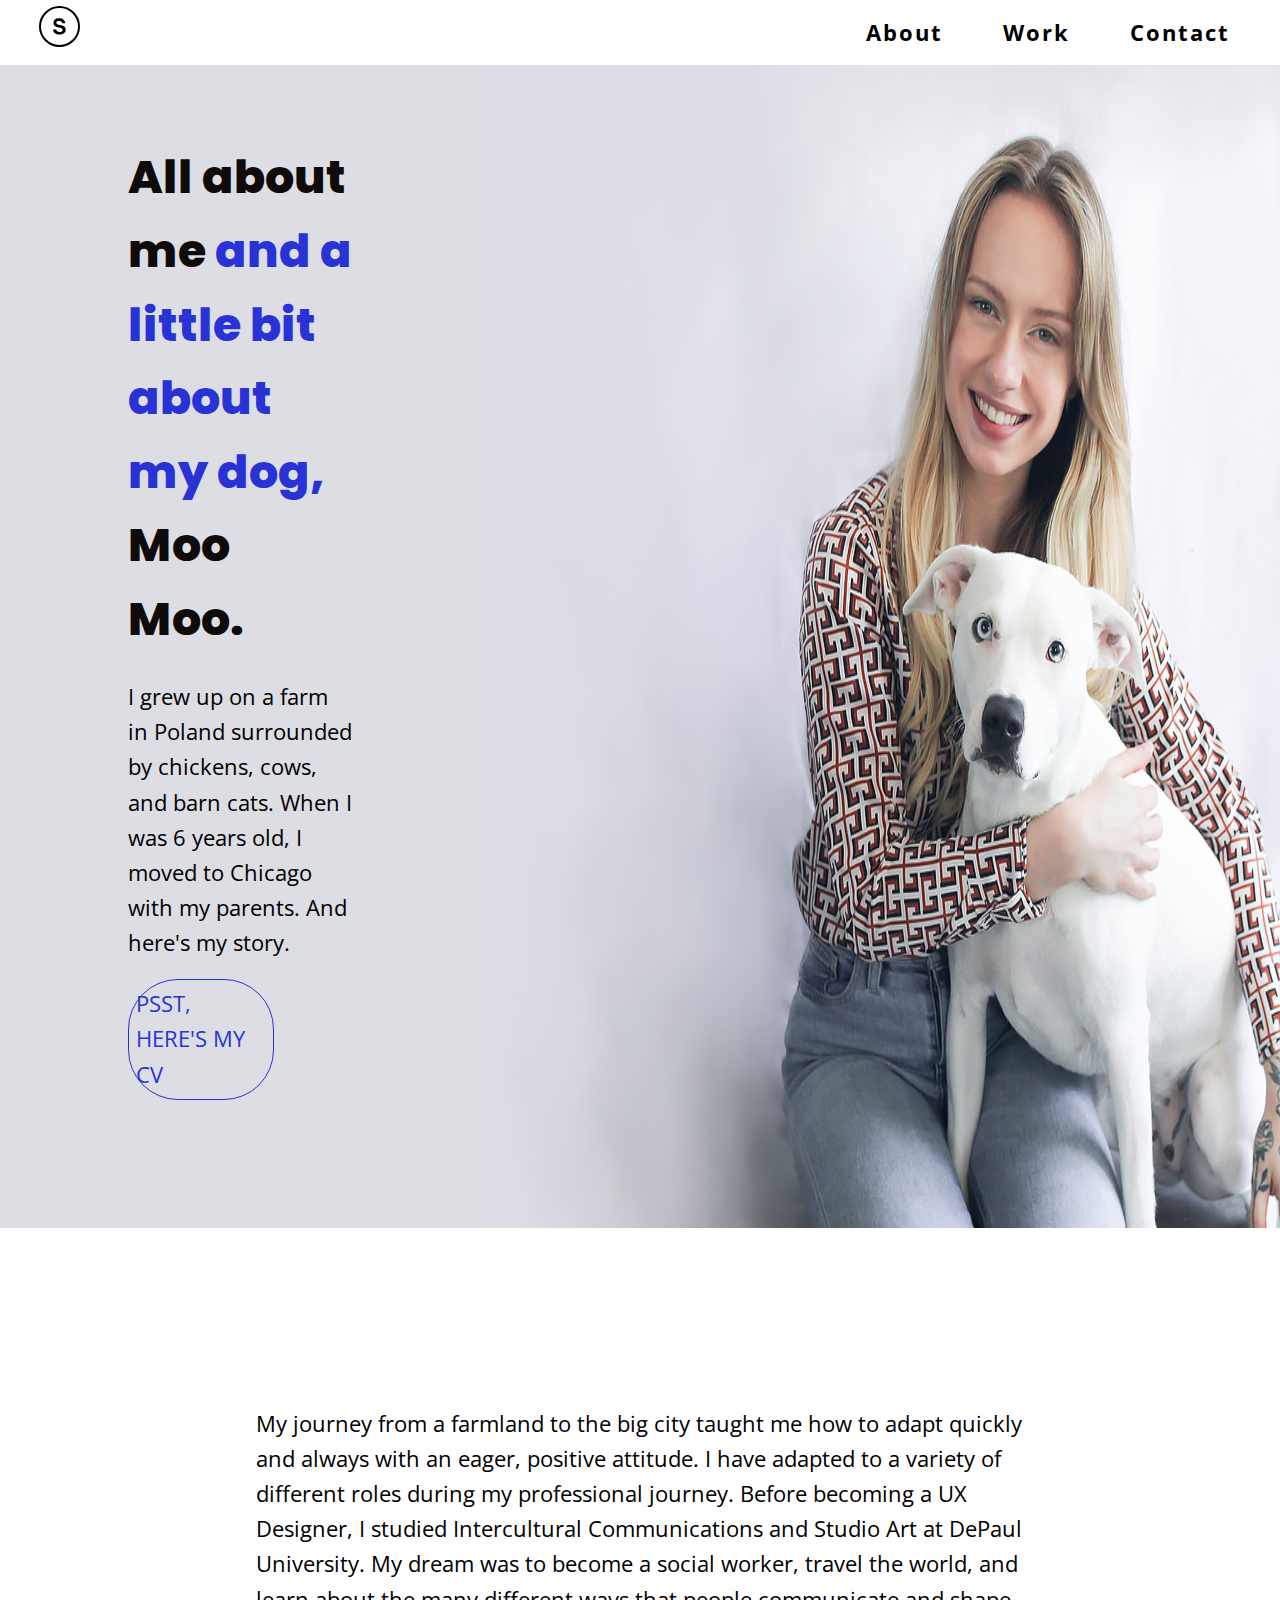
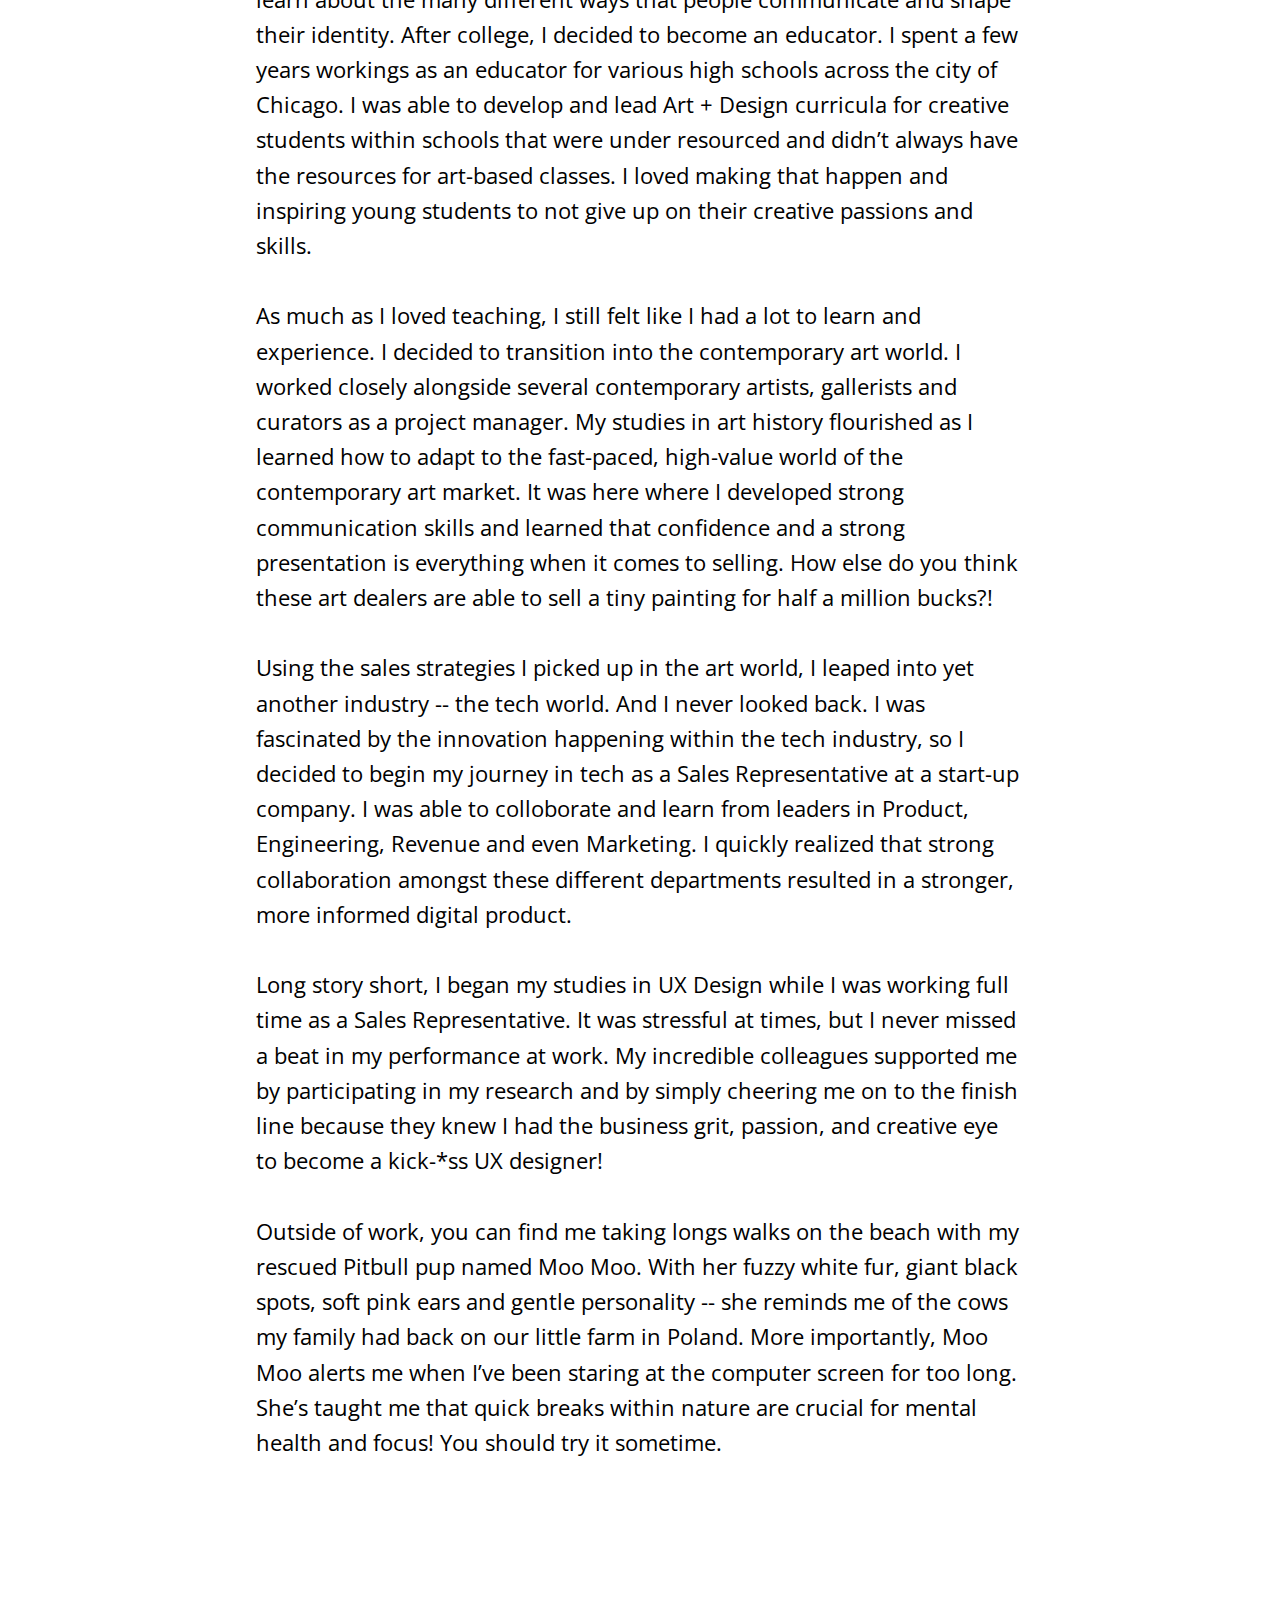
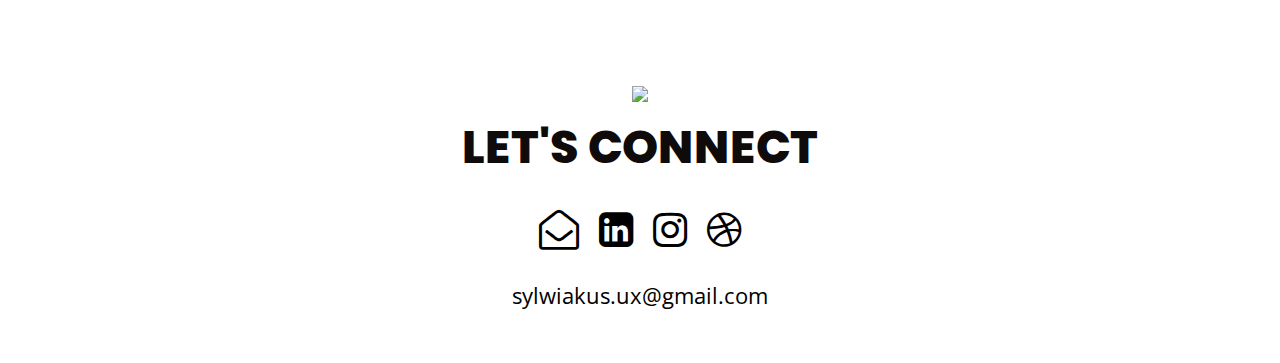
==== about.html @ 6a683c60 "Commit Portfolio" ====
<!DOCTYPE html>
<html>
  <head>
    <meta charset="utf-8">
    <meta name="viewport" content="width=device-width, initial-scale=1.0">
    <title>Sylwia Kusiak | UX Design Portfolio | About Me </title>
    <link rel="stylesheet" href="AboutMe/reset.css">
    <link rel="stylesheet" href="AboutMe/about_style.css">
    <link href="https://fonts.googleapis.com/css2?family=Open+Sans:wght@400;600;700&family=Poppins:wght@700;800&display=swap" rel="stylesheet">
    <link rel="stylesheet" href="https://cdnjs.cloudflare.com/ajax/libs/font-awesome/4.7.0/css/font-awesome.min.css">
    <script src=
    "https://ajax.googleapis.com/ajax/libs/jquery/3.3.1/jquery.min.js">
        </script>

        <!-- jQuery code to scroll to footer -->
        <script>
            $(document).ready(function() {
                $("contact").click(function() {
                    $(document).scrollTop($(document).height());
                });
            });
        </script>

</head>
    <body>
    <header>
      <nav class="fixed-nav-bar">
        <a href="Index.html"><img src="Images/logo.svg" class="sylwia_logo"></a>
      <div class="menu">
         <ul>
          <li></li>
          <li><a href="#link" class="menu__item">About</a></li>
          <li><a href="Index.html#my_work" class="menu__item">Work</a></li>
          <li><a href="#contact" class="menu__contact"><contact>Contact</contact></a></li>
        </ul>
      </div>
      </nav>
  </header>

    <!-- Introduction -->

    <section class="intro">
    <div class="main_content">
      <h1 class="intro_title">All about me <span class="blue">and a little bit about my dog,</span> Moo Moo.</h1>
      <p class="subtitle"> I grew up on a farm in Poland surrounded by chickens, cows, and barn cats. When I was 6 years old, I moved to Chicago with my parents. And here's my story.</p>
      <a target="_blank" rel="noopener noreferrer" href="Images/Updated Resume.pdf" class="view_all_button" id="buttonlink">PSST, HERE'S MY CV</a>
    </div>
      <img src="Images/Moo_Moo.png" class="header-img">
</section>



    <!-- About Me: Full Bio -->

<section class="sylwia_bio_page">
  <p class="bio_text">
My journey from a farmland to the big city taught me how to adapt quickly and always with an eager, positive attitude. I have adapted to a variety of different roles during my professional journey.

Before becoming a UX Designer, I studied Intercultural Communications and Studio Art at DePaul University. My dream was to become a social worker, travel the world, and learn about the many different ways that people communicate and shape their identity. After college, I decided to become an educator. I spent a few years workings as an educator for various high schools across the city of Chicago. I was able to develop and lead Art + Design curricula for creative students within schools that were under resourced and didn’t always have the resources for art-based classes. I loved making that happen and inspiring young students to not give up on their creative passions and skills.<br><br>

As much as I loved teaching, I still felt like I had a lot to learn and experience. I decided to transition into the contemporary art world. I worked closely alongside several contemporary artists, gallerists and curators as a project manager. My studies in art history flourished as I learned how to adapt to the fast-paced, high-value world of the contemporary art market. It was here where I developed strong communication skills and learned that confidence and a strong presentation is everything when it comes to selling. How else do you think these art dealers are able to sell a tiny painting for half a million bucks?!<br><br>

Using the sales strategies I picked up in the art world, I leaped into yet another industry -- the tech world. And I never looked back. I was fascinated by the innovation happening within the tech industry, so I decided to begin my journey in tech as a Sales Representative at a start-up company. I was able to colloborate and learn from leaders in Product, Engineering, Revenue and even Marketing. I quickly realized that strong collaboration amongst these different departments resulted in a stronger, more informed digital product.<br><br>

Long story short, I began my studies in UX Design while I was working full time as a Sales Representative. It was stressful at times, but I never missed a beat in my performance at work. My incredible colleagues supported me by participating in my research and by simply cheering me on to the finish line because they knew I had the business grit, passion, and creative eye to become a kick-*ss UX designer!<br><br>

Outside of work, you can find me taking longs walks on the beach with my rescued Pitbull pup named Moo Moo. With her fuzzy white fur, giant black spots, soft pink ears and gentle personality -- she reminds me of the cows my family had back on our little farm in Poland.  More importantly, Moo Moo alerts me when I’ve been staring at the computer screen for too long. She’s taught me that quick breaks within nature are crucial for mental health and focus! You should try it sometime. </p>
</section>

<footer>
  <div class="footer_container">
  <img src="https://cliply.co/wp-content/uploads/2019/06/391906110_WAVING_HAND_400px.gif" class="hand">
  <h1 class="connect">LET'S CONNECT</h1>
  <ul>
  <li><a href="mailto:sylwiakus.ux@gmail.com"><i class="fa fa-envelope-open-o" aria-hidden="true" style="font-size:40px;"></i></a></li>
  <li><a href="https://www.linkedin.com/in/sylwiakusiakux/"><i class="fa fa-linkedin-square" aria-hidden="true" style="font-size:40px;"></i></a></li>
  <li><a href="https://www.instagram.com/sylwia.ux/"><i class="fa fa-instagram" aria-hidden="true" style="font-size:40px;"></i></a></li>
  <li><a href="https://dribbble.com/sylwia-kusiak"><i class="fa fa-dribbble" aria-hidden="true" style="font-size:40px;"></i></a></li>
  </ul>
  <p class="email">sylwiakus.ux@gmail.com</p>
</div>
</footer>
</body>
</html>
---- AboutMe/about_style.css ----
*,
*::before,
*::after {
  box-sizing: border-box;
}

:root {
  --ff-primary: 'Open Sans', sans-serif;
  --ff-secondary: 'Poppins', sans-serif;

  --fw-reg: 400;
  --fw-med: 600;
  --fw-semibold: 700;
  --fw-bold: 800;

  --fs-h1: 32px;
  --fs-h2: 24px;
  --fs-h3: 22px;
  --fs-body: 18px;
}

@media (min-width: 900px) {
  :root {
    --fs-h1: 46px;
    --fs-h2: 30px;
    --fs-h3: 26px;
    --fs-body: 22px;
  }
}

html {
  scroll-behavior: smooth;
  min-height: 100vh;
}

img {
    height: auto;
    max-width: 100%;
}

body {
  margin: 0 auto;
  position: relative;
  width: 100%;
  font-family: var(--ff-primary);
  font-size: var(--fs-body);
  line-height: 1.6em;
  margin-bottom: 50px;
}

/* Typography */

h1 {
  font-family: var(--ff-secondary);
  font-weight: var(--fw-bold);
  font-size: var(--fs-h1);
  line-height: 1.6em;
  color: #0F0B0A;
}

.orange {
  color: #FE9C0A;
}

h2 {
  font-family: var(--ff-secondary);
  font-size: var(--fs-h2);
  font-weight: var(--fw-med);
}

h3 {
  font-family: var(--ff-secondary);
  font-size: var(--fs-h3);
}

a:link , a:visited {
  text-decoration: none;
  color: #000000;
}

p a:hover {
  border-bottom: 4px solid;
  border-bottom-color: #2933D5;
  transition: .18s;
}

strong {
  color: #2933D5;
  font-weight: 800;
}

.blue {
  color: #2933D5;
}

/* Navigation Bar */

.sylwia_logo {
  margin: auto;
  position: fixed;
  display: inline-block;
  float: left;
  padding-left: 2%;
}

.fixed-nav-bar {
  position: fixed;
  top: 0;
  left: 0;
  z-index: 9999;
  width: 100%;
  background-color: #ffffff;
}

.menu {
  display: grid;
  justify-content: flex-end;
  width: 100%;
  margin: 0 auto;
}

.logo {
  display: flex;
  justify-content: flex-start;
}

header li {
  margin: auto;
  padding: 15px 30px 15px;
}

header ul {
  display: flex;
  margin: 0 auto;
  padding-right: 20px;
  width: 100%;
}

.menu__item {
  text-decoration: none;
  font-size: var(--fs-body);
  font-weight: 700;
  letter-spacing: .09em;
  transition:.8s;
}

.menu__item:hover {
  border-bottom: 4px solid;
  border-bottom-color: #2933D5;
  transition: .18s;
}

.menu__item:visited {
  color: #02005F;
}

.menu__contact {
  text-decoration: none;
  font-size: var(--fs-body);
  font-weight: 700;
  letter-spacing: .09em;
  transition:.8s;
}
.menu__contact:hover {
  border-color: transparent;
  padding: 7px;
  color: white;
  background: linear-gradient(270deg,#e20a0a,#FE9C0A,#10927A,#116EDB,#bb11e1,#e20a0a);
  background-size: 800% 800%;
  animation: HoverGradient 6s linear infinite;
}
/* Header Image + Header Intro Wrapping */

.intro {
  margin: auto;
  background: #DDDDE4;
}
.main_content {
  margin: 0 auto;
  position: relative;
  padding: 10% 10% 10%;
}

.intro_title {
  padding-top: 6%;
  padding-bottom: 10%;
}

.header-img {
  float: right;
}

.subtitle {
  padding: 0% 0% 8%;
}

.bio_text {
  position: relative;
  margin: auto;
  top: 50px;
  padding: 10% 20% 20%;
}


@media (min-width: 900px) {
  .intro {
    display: flex;
  }
}

#buttonlink {color: #2933D5;}

#buttonlink:hover {color: #ffffff;}

.view_all_button {
  display: block;
  width: 50%;
  color: #2933D5;
  border: 1px solid #2933D5;
  box-sizing: border-box;
  border-radius: 50px;
  padding: 3%;
  transition: .8s;
}

.view_all_button:hover {
  box-sizing: border-box;
  background-color: #2933D5;
  transition: .8s;

}

@media (min-width: 900px) {
  .view_all_button {
    width: 65%;
  }
}

/* Footer Section */

footer {
  position: relative;
  margin: auto;
  padding: 10px 50px 0px;
}

footer ul {
  display: flex;
  justify-content: center;
}

footer li {
  padding: 0px 10px 0px;
}

.footer_container {
  display: block;
  text-align: center;
}

/* Footer Typography Styling */

.connect {
  padding: 0px 0px 25px;
}

.email {
  padding: 25px 0px 0px;
}

@media (min-width: 700px) {
  footer {
    position: relative;
    margin: auto;
    align-items: center;
  }
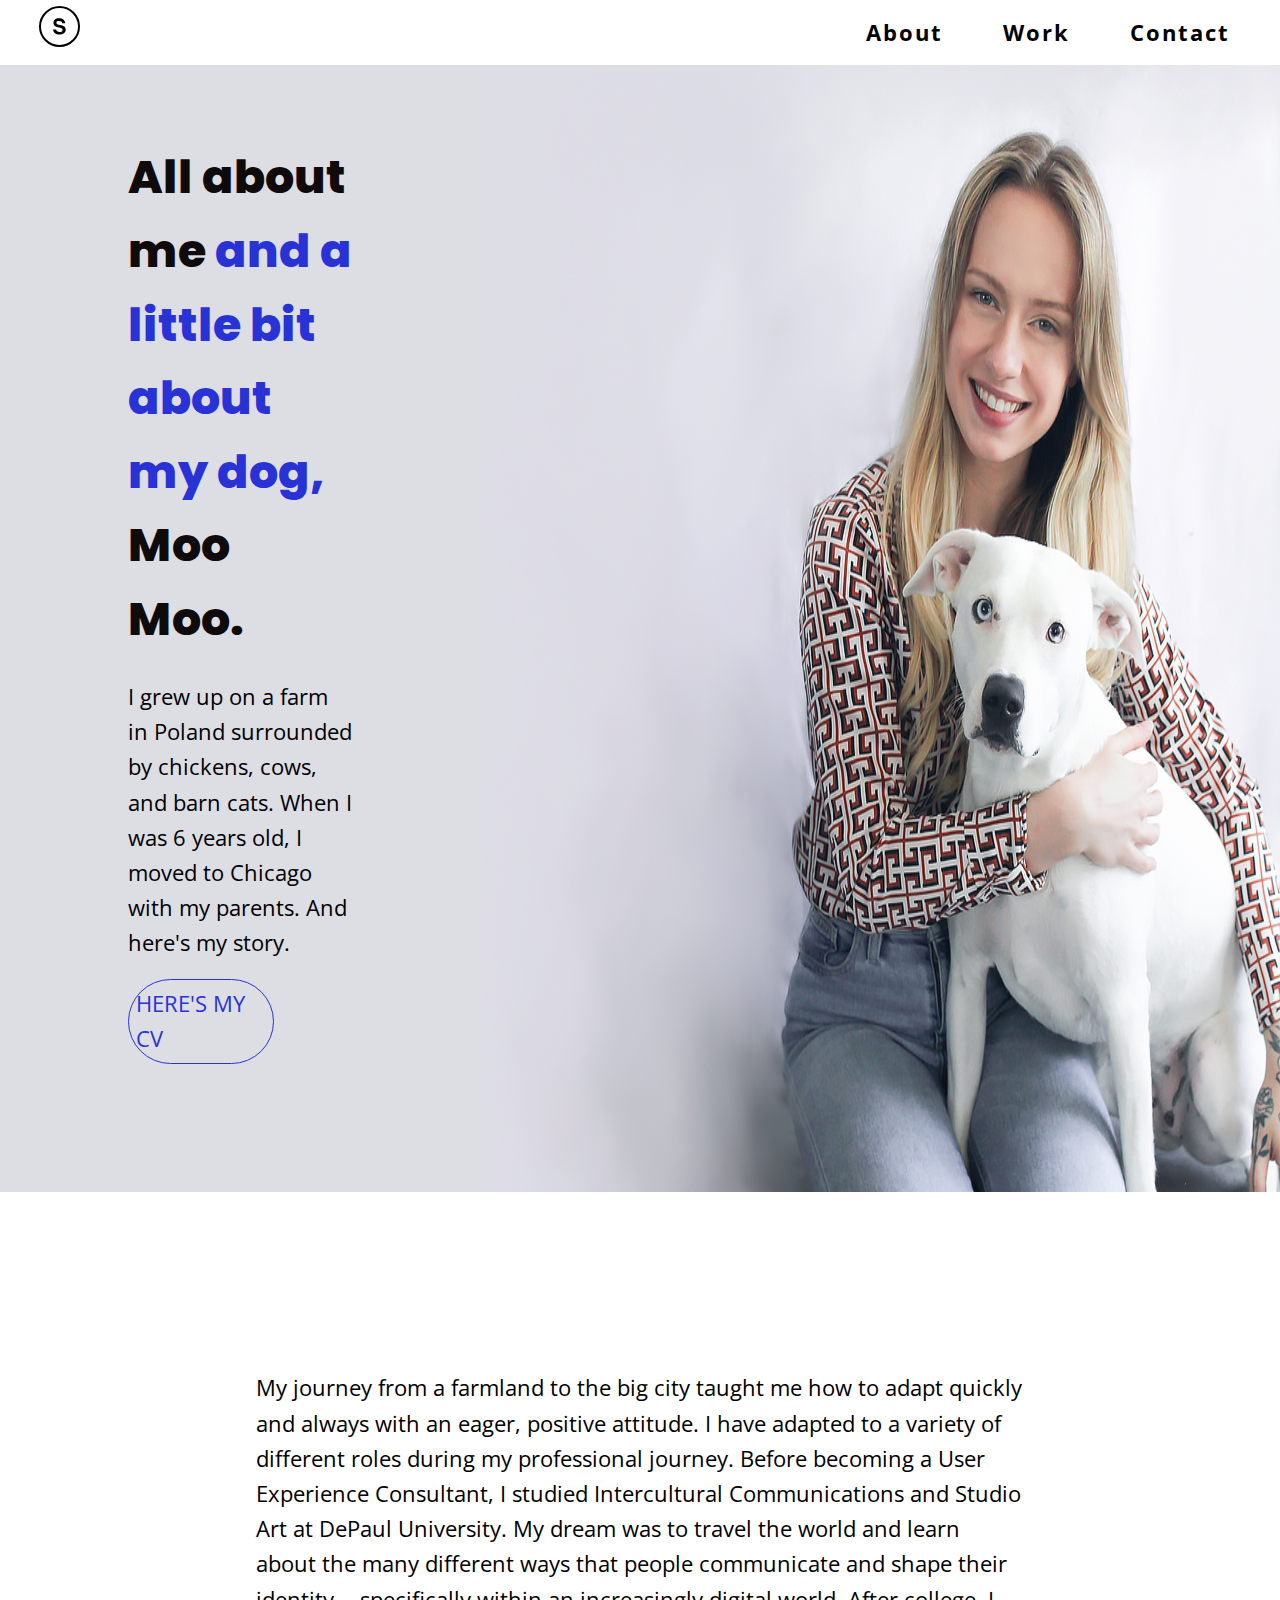
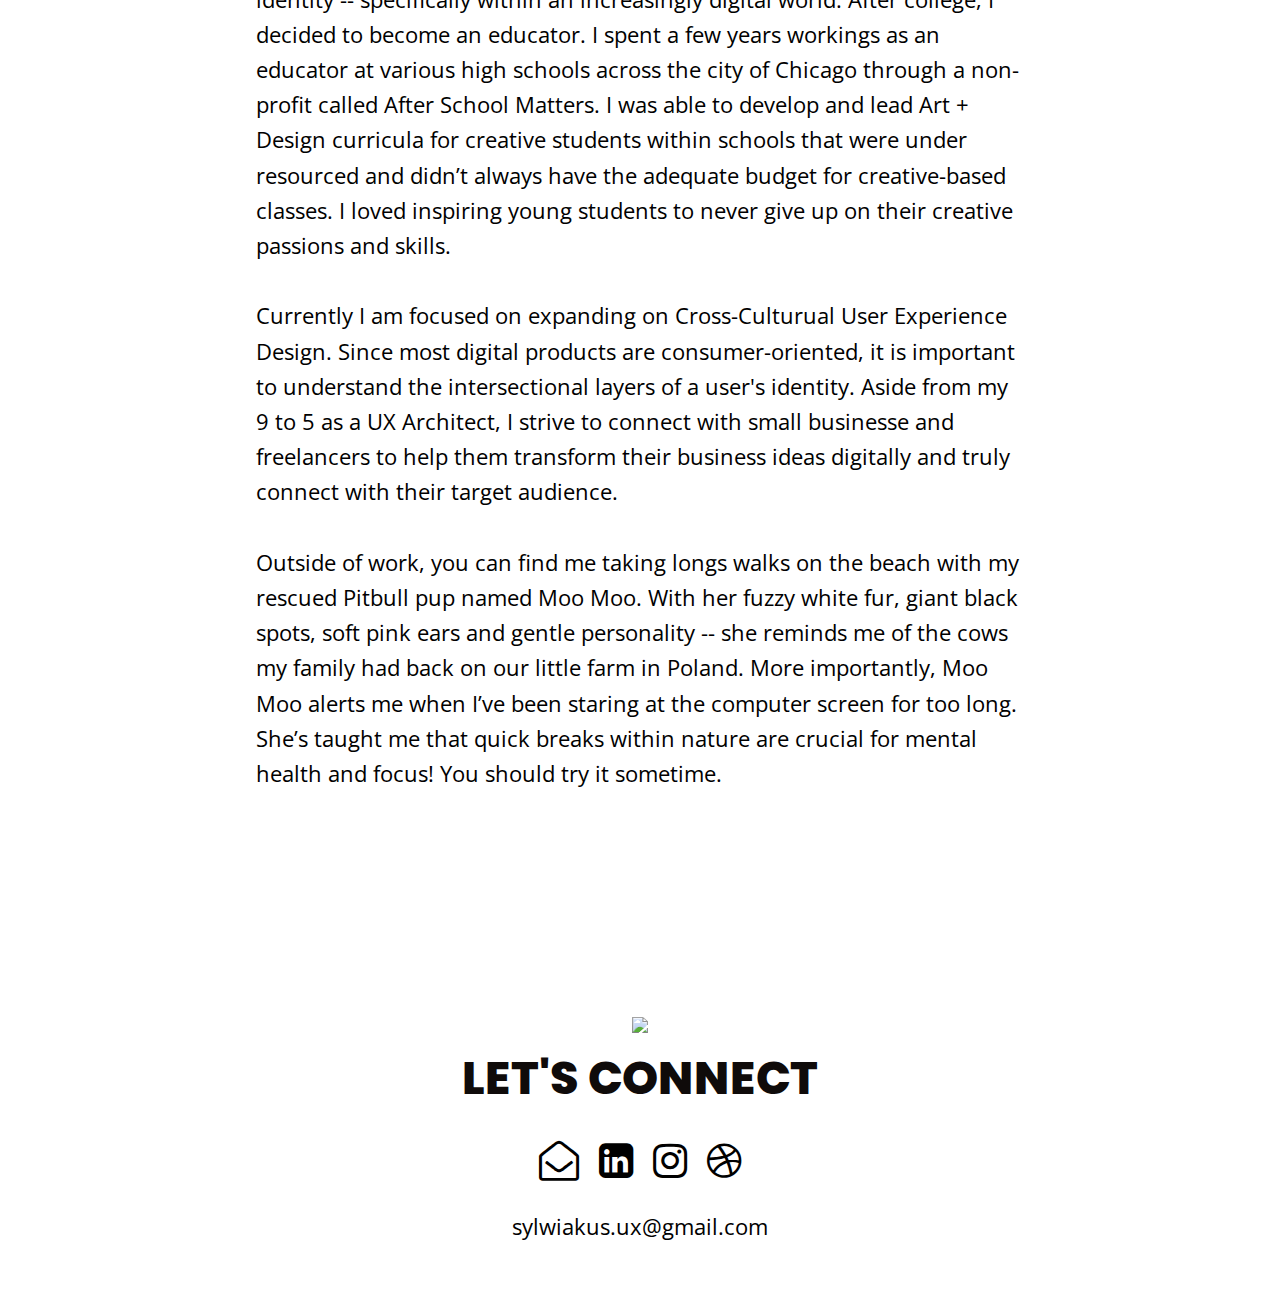
==== commit d658e71c: "updated About" ====
--- a/about.html
+++ b/about.html
@@ -25,14 +25,14 @@
     <body>
     <header>
       <nav class="fixed-nav-bar">
-        <a href="Index.html"><img src="Images/logo.svg" class="sylwia_logo"></a>
+        <a href="http://www.sylwiakusiak.com"><img src="Images/logo.svg" class="sylwia_logo"></a>
       <div class="menu">
-         <ul>
-          <li></li>
-          <li><a href="#link" class="menu__item">About</a></li>
-          <li><a href="Index.html#my_work" class="menu__item">Work</a></li>
-          <li><a href="#contact" class="menu__contact"><contact>Contact</contact></a></li>
-        </ul>
+        <ul>
+        <li></li>
+        <li><a href="http://www.sylwiakusiak.com/about.html" class="menu__item">About</a></li>
+        <li><a href="http://www.sylwiakusiak.com/#my_work" class="menu__item">Work</a></li>
+        <li><a href="#contact" class="menu__contact"><contact>Contact</contact></a></li>
+      </ul>
       </div>
       </nav>
   </header>
@@ -43,7 +43,7 @@
     <div class="main_content">
       <h1 class="intro_title">All about me <span class="blue">and a little bit about my dog,</span> Moo Moo.</h1>
       <p class="subtitle"> I grew up on a farm in Poland surrounded by chickens, cows, and barn cats. When I was 6 years old, I moved to Chicago with my parents. And here's my story.</p>
-      <a target="_blank" rel="noopener noreferrer" href="Images/Updated Resume.pdf" class="view_all_button" id="buttonlink">PSST, HERE'S MY CV</a>
+      <a target="_blank" rel="noopener noreferrer" href="Images/Updated Resume.pdf" class="view_all_button" id="buttonlink">HERE'S MY CV</a>
     </div>
       <img src="Images/Moo_Moo.png" class="header-img">
 </section>
@@ -56,13 +56,9 @@
   <p class="bio_text">
 My journey from a farmland to the big city taught me how to adapt quickly and always with an eager, positive attitude. I have adapted to a variety of different roles during my professional journey.
 
-Before becoming a UX Designer, I studied Intercultural Communications and Studio Art at DePaul University. My dream was to become a social worker, travel the world, and learn about the many different ways that people communicate and shape their identity. After college, I decided to become an educator. I spent a few years workings as an educator for various high schools across the city of Chicago. I was able to develop and lead Art + Design curricula for creative students within schools that were under resourced and didn’t always have the resources for art-based classes. I loved making that happen and inspiring young students to not give up on their creative passions and skills.<br><br>
+Before becoming a User Experience Consultant, I studied Intercultural Communications and Studio Art at DePaul University. My dream was to travel the world and learn about the many different ways that people communicate and shape their identity -- specifically within an increasingly digital world. After college, I decided to become an educator. I spent a few years workings as an educator at various high schools across the city of Chicago through a non-profit called After School Matters. I was able to develop and lead Art + Design curricula for creative students within schools that were under resourced and didn’t always have the adequate budget for creative-based classes. I loved inspiring young students to never give up on their creative passions and skills.<br><br>
 
-As much as I loved teaching, I still felt like I had a lot to learn and experience. I decided to transition into the contemporary art world. I worked closely alongside several contemporary artists, gallerists and curators as a project manager. My studies in art history flourished as I learned how to adapt to the fast-paced, high-value world of the contemporary art market. It was here where I developed strong communication skills and learned that confidence and a strong presentation is everything when it comes to selling. How else do you think these art dealers are able to sell a tiny painting for half a million bucks?!<br><br>
-
-Using the sales strategies I picked up in the art world, I leaped into yet another industry -- the tech world. And I never looked back. I was fascinated by the innovation happening within the tech industry, so I decided to begin my journey in tech as a Sales Representative at a start-up company. I was able to colloborate and learn from leaders in Product, Engineering, Revenue and even Marketing. I quickly realized that strong collaboration amongst these different departments resulted in a stronger, more informed digital product.<br><br>
-
-Long story short, I began my studies in UX Design while I was working full time as a Sales Representative. It was stressful at times, but I never missed a beat in my performance at work. My incredible colleagues supported me by participating in my research and by simply cheering me on to the finish line because they knew I had the business grit, passion, and creative eye to become a kick-*ss UX designer!<br><br>
+Currently I am focused on expanding on Cross-Culturual User Experience Design. Since most digital products are consumer-oriented, it is important to understand the intersectional layers of a user's identity. Aside from my 9 to 5 as a UX Architect, I strive to connect with small businesse and freelancers to help them transform their business ideas digitally and truly connect with their target audience.<br><br>
 
 Outside of work, you can find me taking longs walks on the beach with my rescued Pitbull pup named Moo Moo. With her fuzzy white fur, giant black spots, soft pink ears and gentle personality -- she reminds me of the cows my family had back on our little farm in Poland.  More importantly, Moo Moo alerts me when I’ve been staring at the computer screen for too long. She’s taught me that quick breaks within nature are crucial for mental health and focus! You should try it sometime. </p>
 </section>
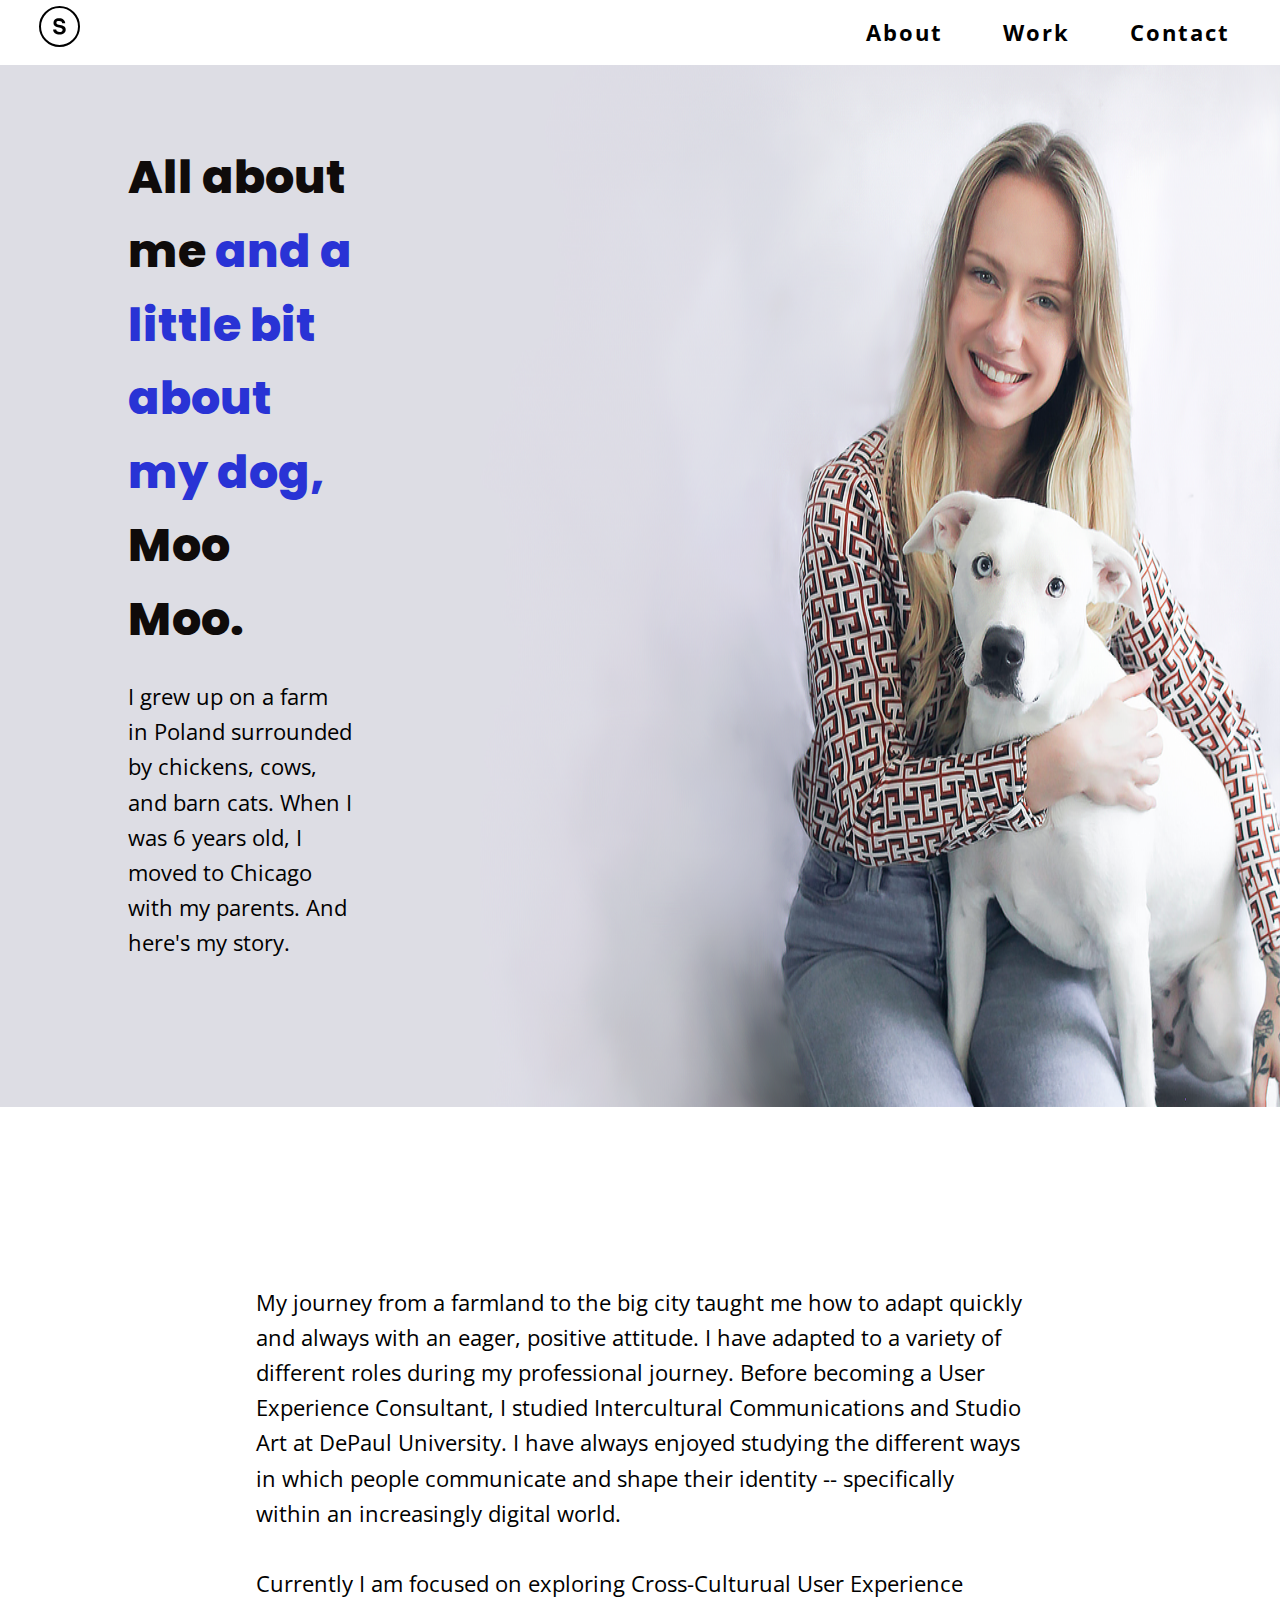
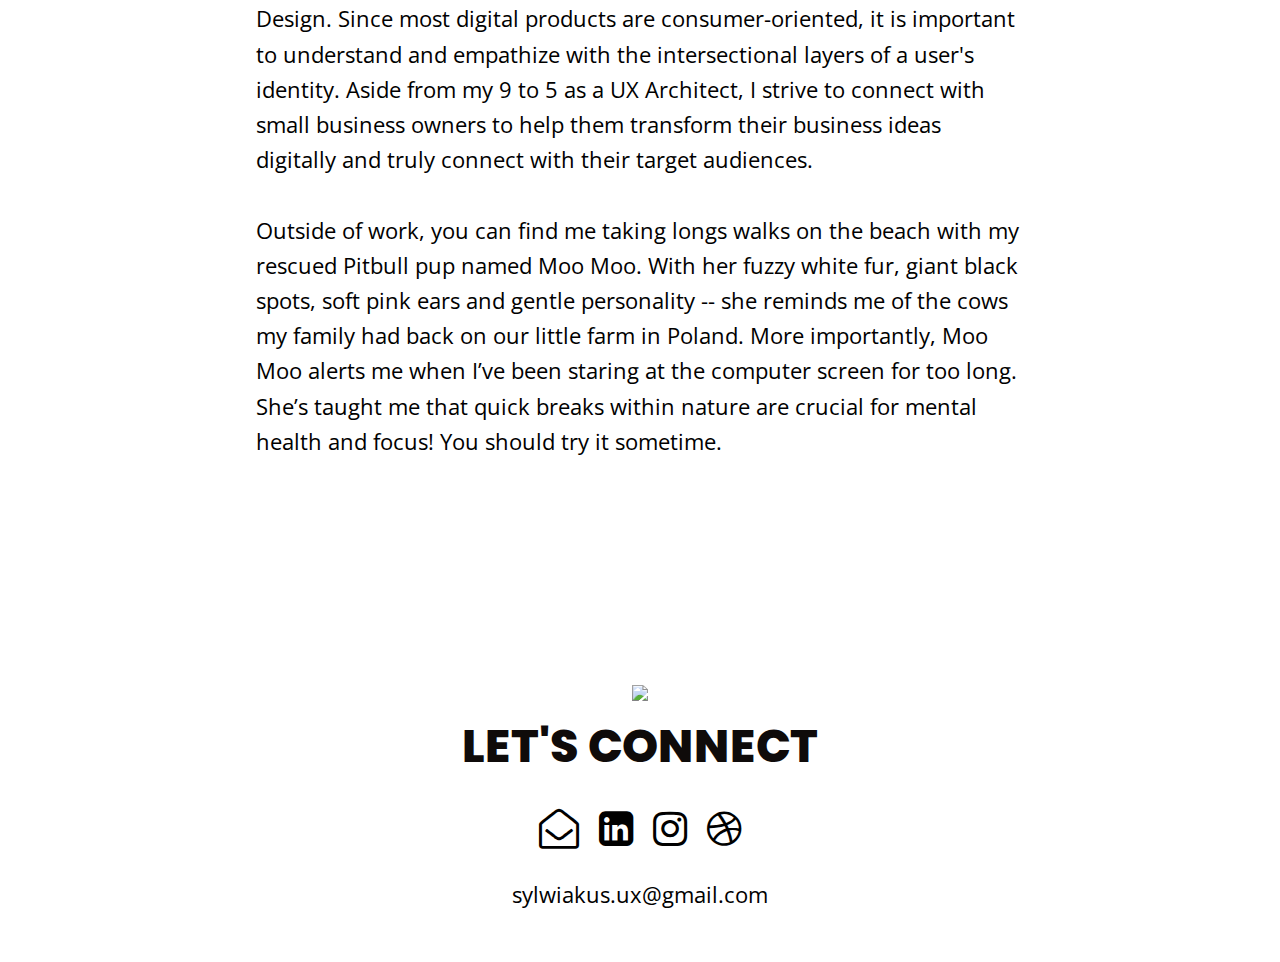
==== commit 28a42a1e: "updated again" ====
--- a/about.html
+++ b/about.html
@@ -43,7 +43,6 @@
     <div class="main_content">
       <h1 class="intro_title">All about me <span class="blue">and a little bit about my dog,</span> Moo Moo.</h1>
       <p class="subtitle"> I grew up on a farm in Poland surrounded by chickens, cows, and barn cats. When I was 6 years old, I moved to Chicago with my parents. And here's my story.</p>
-      <a target="_blank" rel="noopener noreferrer" href="Images/Updated Resume.pdf" class="view_all_button" id="buttonlink">HERE'S MY CV</a>
     </div>
       <img src="Images/Moo_Moo.png" class="header-img">
 </section>
@@ -56,9 +55,9 @@
   <p class="bio_text">
 My journey from a farmland to the big city taught me how to adapt quickly and always with an eager, positive attitude. I have adapted to a variety of different roles during my professional journey.
 
-Before becoming a User Experience Consultant, I studied Intercultural Communications and Studio Art at DePaul University. My dream was to travel the world and learn about the many different ways that people communicate and shape their identity -- specifically within an increasingly digital world. After college, I decided to become an educator. I spent a few years workings as an educator at various high schools across the city of Chicago through a non-profit called After School Matters. I was able to develop and lead Art + Design curricula for creative students within schools that were under resourced and didn’t always have the adequate budget for creative-based classes. I loved inspiring young students to never give up on their creative passions and skills.<br><br>
+Before becoming a User Experience Consultant, I studied Intercultural Communications and Studio Art at DePaul University. I have always enjoyed studying the different ways in which people communicate and shape their identity -- specifically within an increasingly digital world.<br><br>
 
-Currently I am focused on expanding on Cross-Culturual User Experience Design. Since most digital products are consumer-oriented, it is important to understand the intersectional layers of a user's identity. Aside from my 9 to 5 as a UX Architect, I strive to connect with small businesse and freelancers to help them transform their business ideas digitally and truly connect with their target audience.<br><br>
+Currently I am focused on exploring Cross-Culturual User Experience Design. Since most digital products are consumer-oriented, it is important to understand and empathize with the intersectional layers of a user's identity. Aside from my 9 to 5 as a UX Architect, I strive to connect with small business owners to help them transform their business ideas digitally and truly connect with their target audiences.<br><br>
 
 Outside of work, you can find me taking longs walks on the beach with my rescued Pitbull pup named Moo Moo. With her fuzzy white fur, giant black spots, soft pink ears and gentle personality -- she reminds me of the cows my family had back on our little farm in Poland.  More importantly, Moo Moo alerts me when I’ve been staring at the computer screen for too long. She’s taught me that quick breaks within nature are crucial for mental health and focus! You should try it sometime. </p>
 </section>
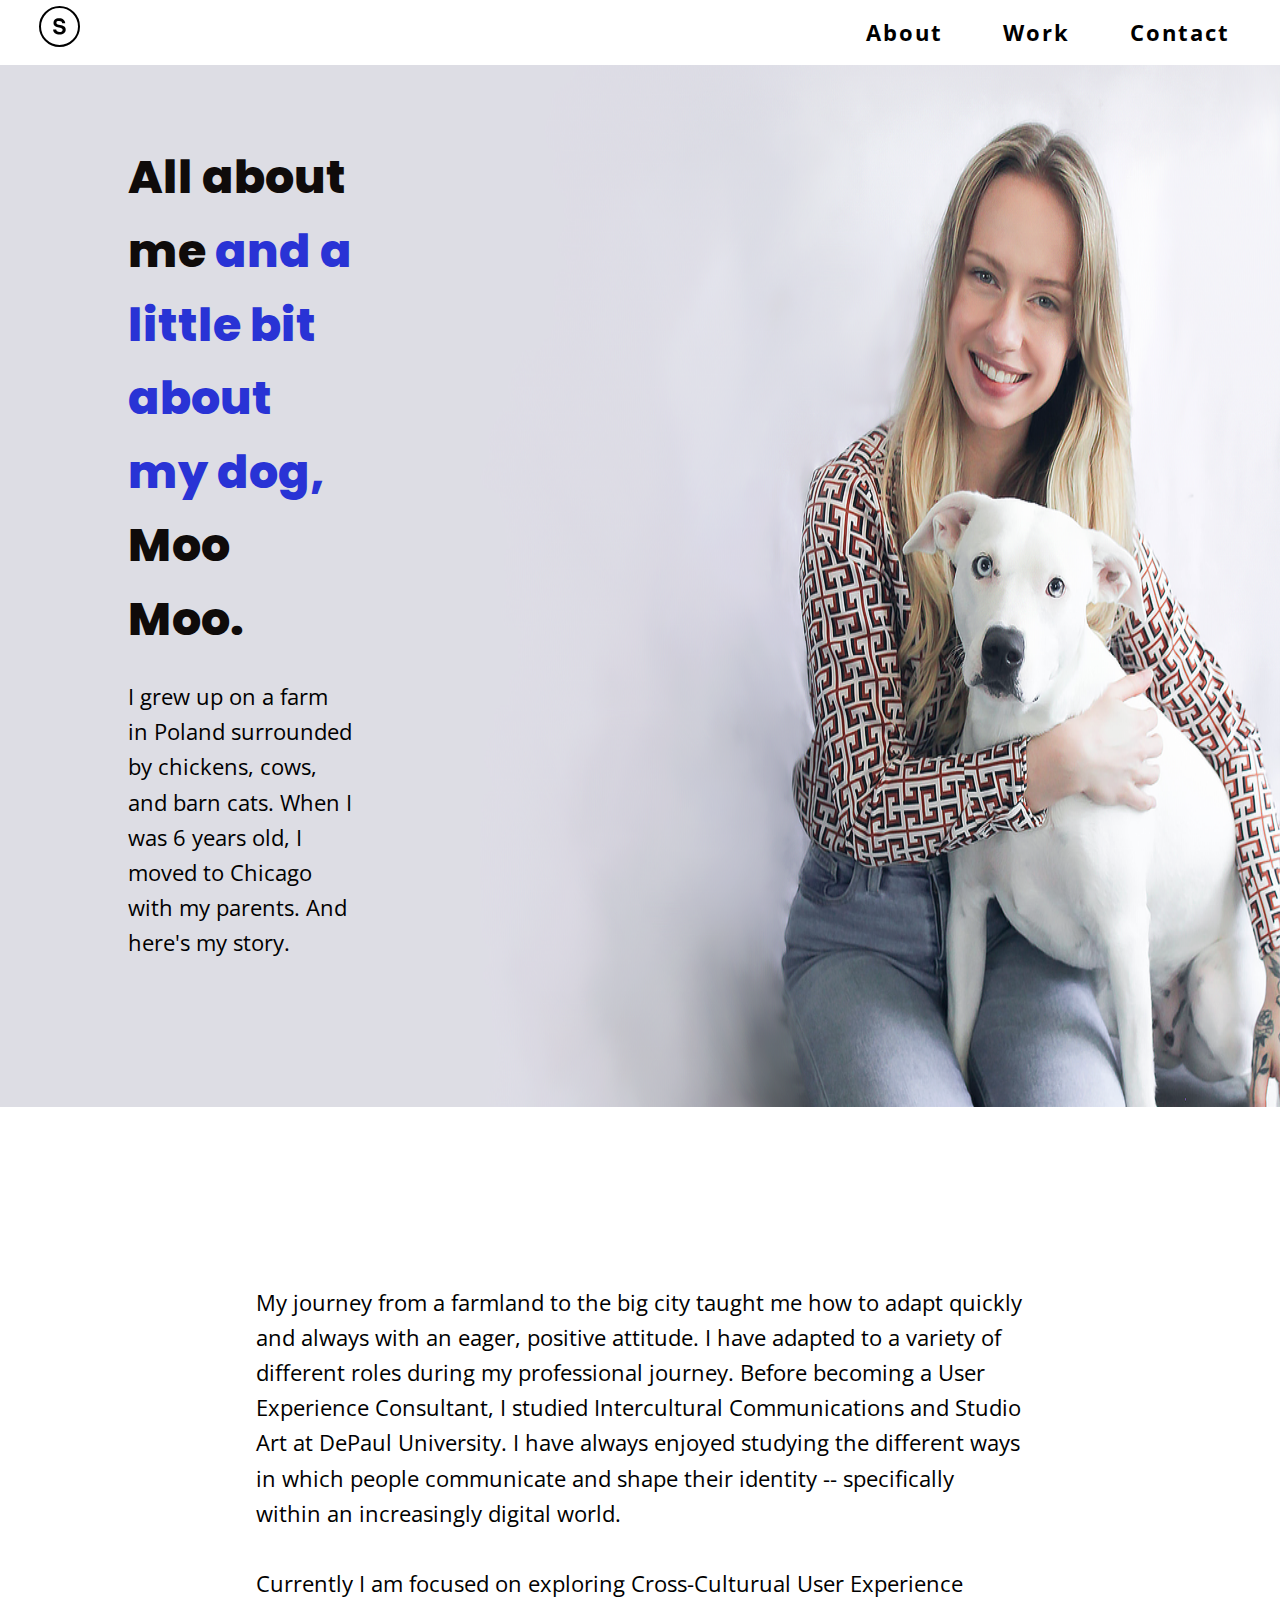
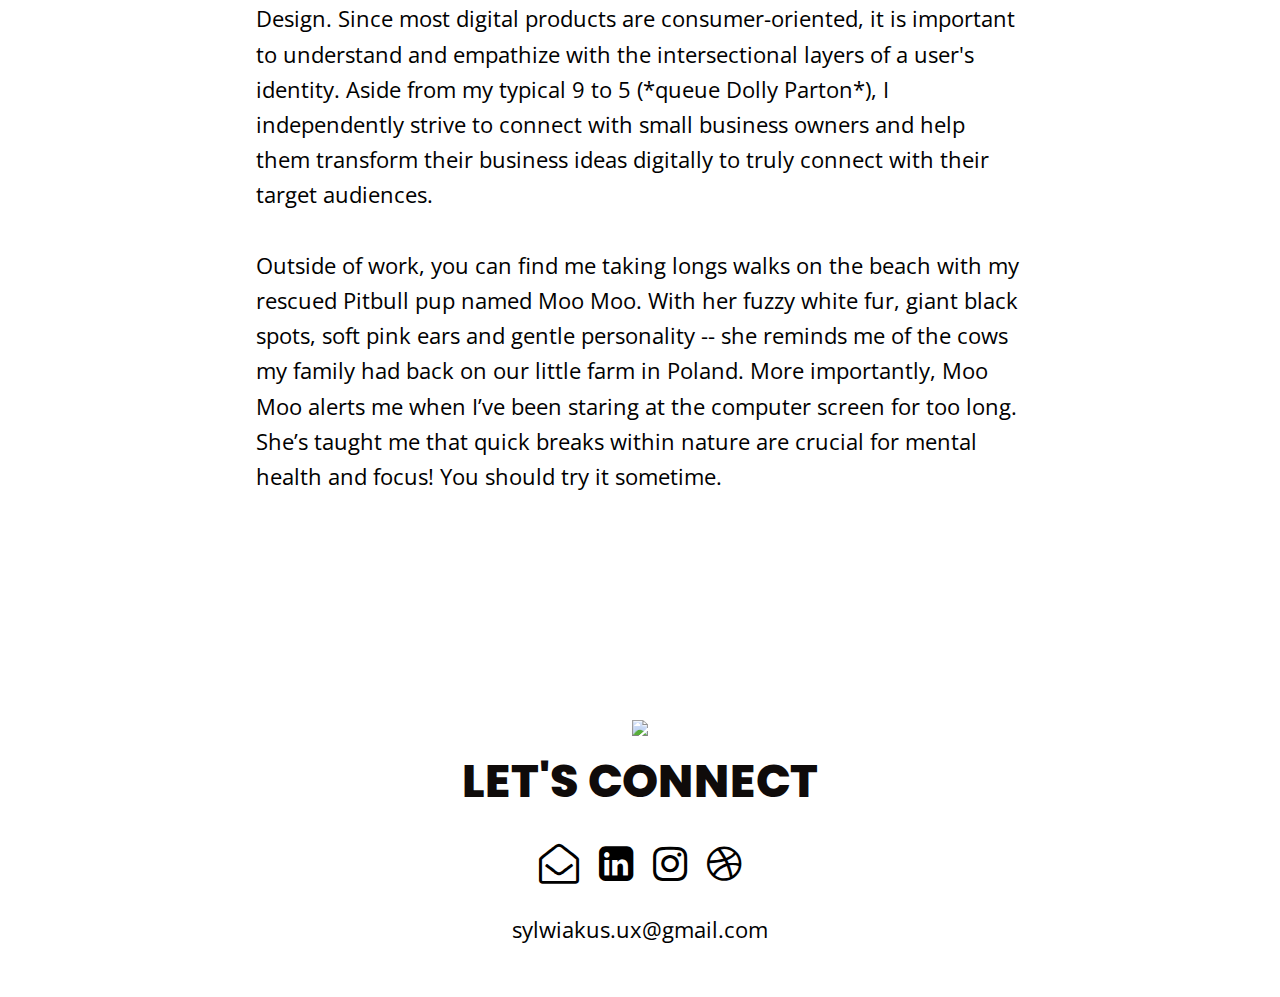
==== commit c5f55b43: "update" ====
--- a/about.html
+++ b/about.html
@@ -57,7 +57,7 @@
 
 Before becoming a User Experience Consultant, I studied Intercultural Communications and Studio Art at DePaul University. I have always enjoyed studying the different ways in which people communicate and shape their identity -- specifically within an increasingly digital world.<br><br>
 
-Currently I am focused on exploring Cross-Culturual User Experience Design. Since most digital products are consumer-oriented, it is important to understand and empathize with the intersectional layers of a user's identity. Aside from my 9 to 5 as a UX Architect, I strive to connect with small business owners to help them transform their business ideas digitally and truly connect with their target audiences.<br><br>
+Currently I am focused on exploring Cross-Culturual User Experience Design. Since most digital products are consumer-oriented, it is important to understand and empathize with the intersectional layers of a user's identity. Aside from my typical 9 to 5 (*queue Dolly Parton*), I independently strive to connect with small business owners and help them transform their business ideas digitally to truly connect with their target audiences. <br><br>
 
 Outside of work, you can find me taking longs walks on the beach with my rescued Pitbull pup named Moo Moo. With her fuzzy white fur, giant black spots, soft pink ears and gentle personality -- she reminds me of the cows my family had back on our little farm in Poland.  More importantly, Moo Moo alerts me when I’ve been staring at the computer screen for too long. She’s taught me that quick breaks within nature are crucial for mental health and focus! You should try it sometime. </p>
 </section>
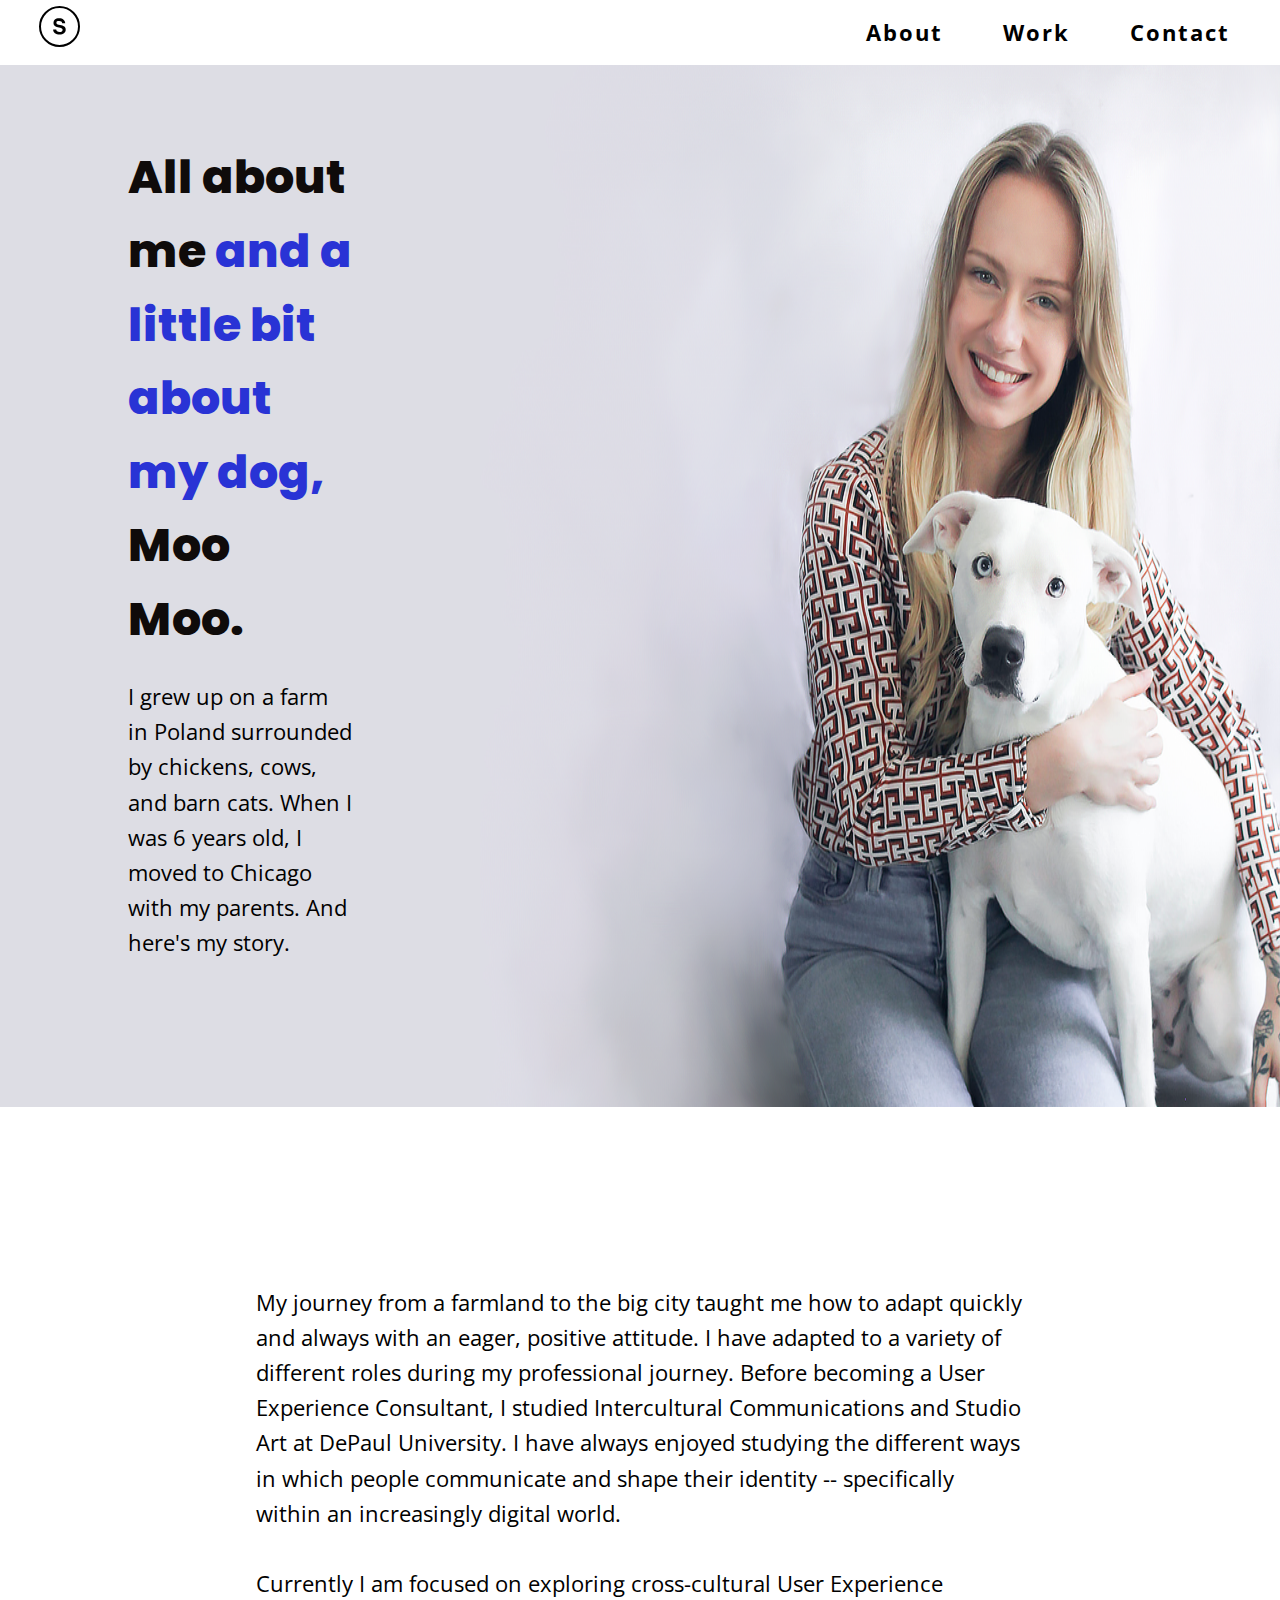
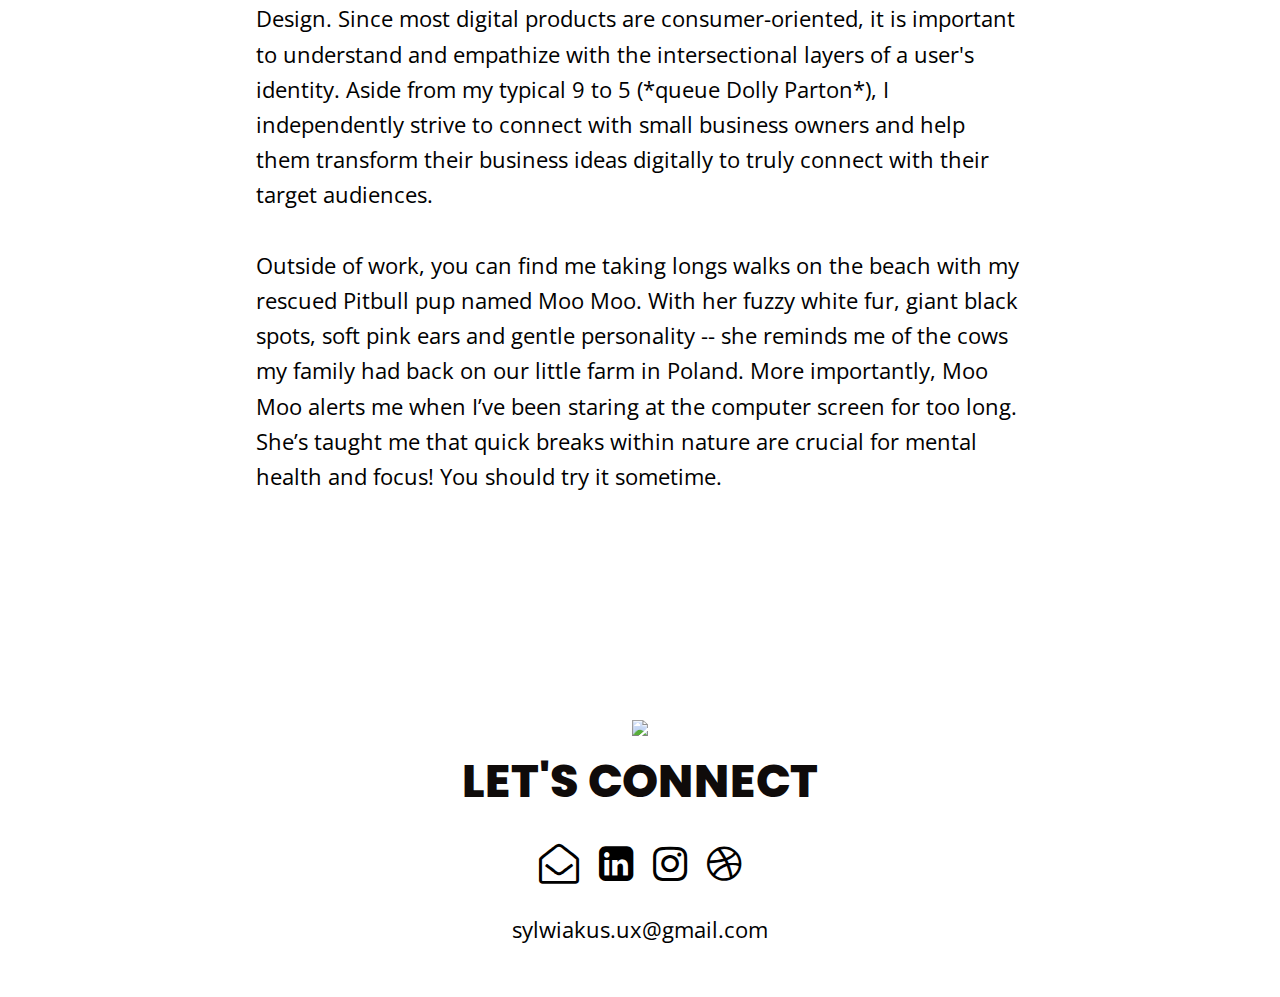
==== commit 2addd40c: "spelling" ====
--- a/about.html
+++ b/about.html
@@ -57,7 +57,7 @@
 
 Before becoming a User Experience Consultant, I studied Intercultural Communications and Studio Art at DePaul University. I have always enjoyed studying the different ways in which people communicate and shape their identity -- specifically within an increasingly digital world.<br><br>
 
-Currently I am focused on exploring Cross-Culturual User Experience Design. Since most digital products are consumer-oriented, it is important to understand and empathize with the intersectional layers of a user's identity. Aside from my typical 9 to 5 (*queue Dolly Parton*), I independently strive to connect with small business owners and help them transform their business ideas digitally to truly connect with their target audiences. <br><br>
+Currently I am focused on exploring cross-cultural User Experience Design. Since most digital products are consumer-oriented, it is important to understand and empathize with the intersectional layers of a user's identity. Aside from my typical 9 to 5 (*queue Dolly Parton*), I independently strive to connect with small business owners and help them transform their business ideas digitally to truly connect with their target audiences. <br><br>
 
 Outside of work, you can find me taking longs walks on the beach with my rescued Pitbull pup named Moo Moo. With her fuzzy white fur, giant black spots, soft pink ears and gentle personality -- she reminds me of the cows my family had back on our little farm in Poland.  More importantly, Moo Moo alerts me when I’ve been staring at the computer screen for too long. She’s taught me that quick breaks within nature are crucial for mental health and focus! You should try it sometime. </p>
 </section>
